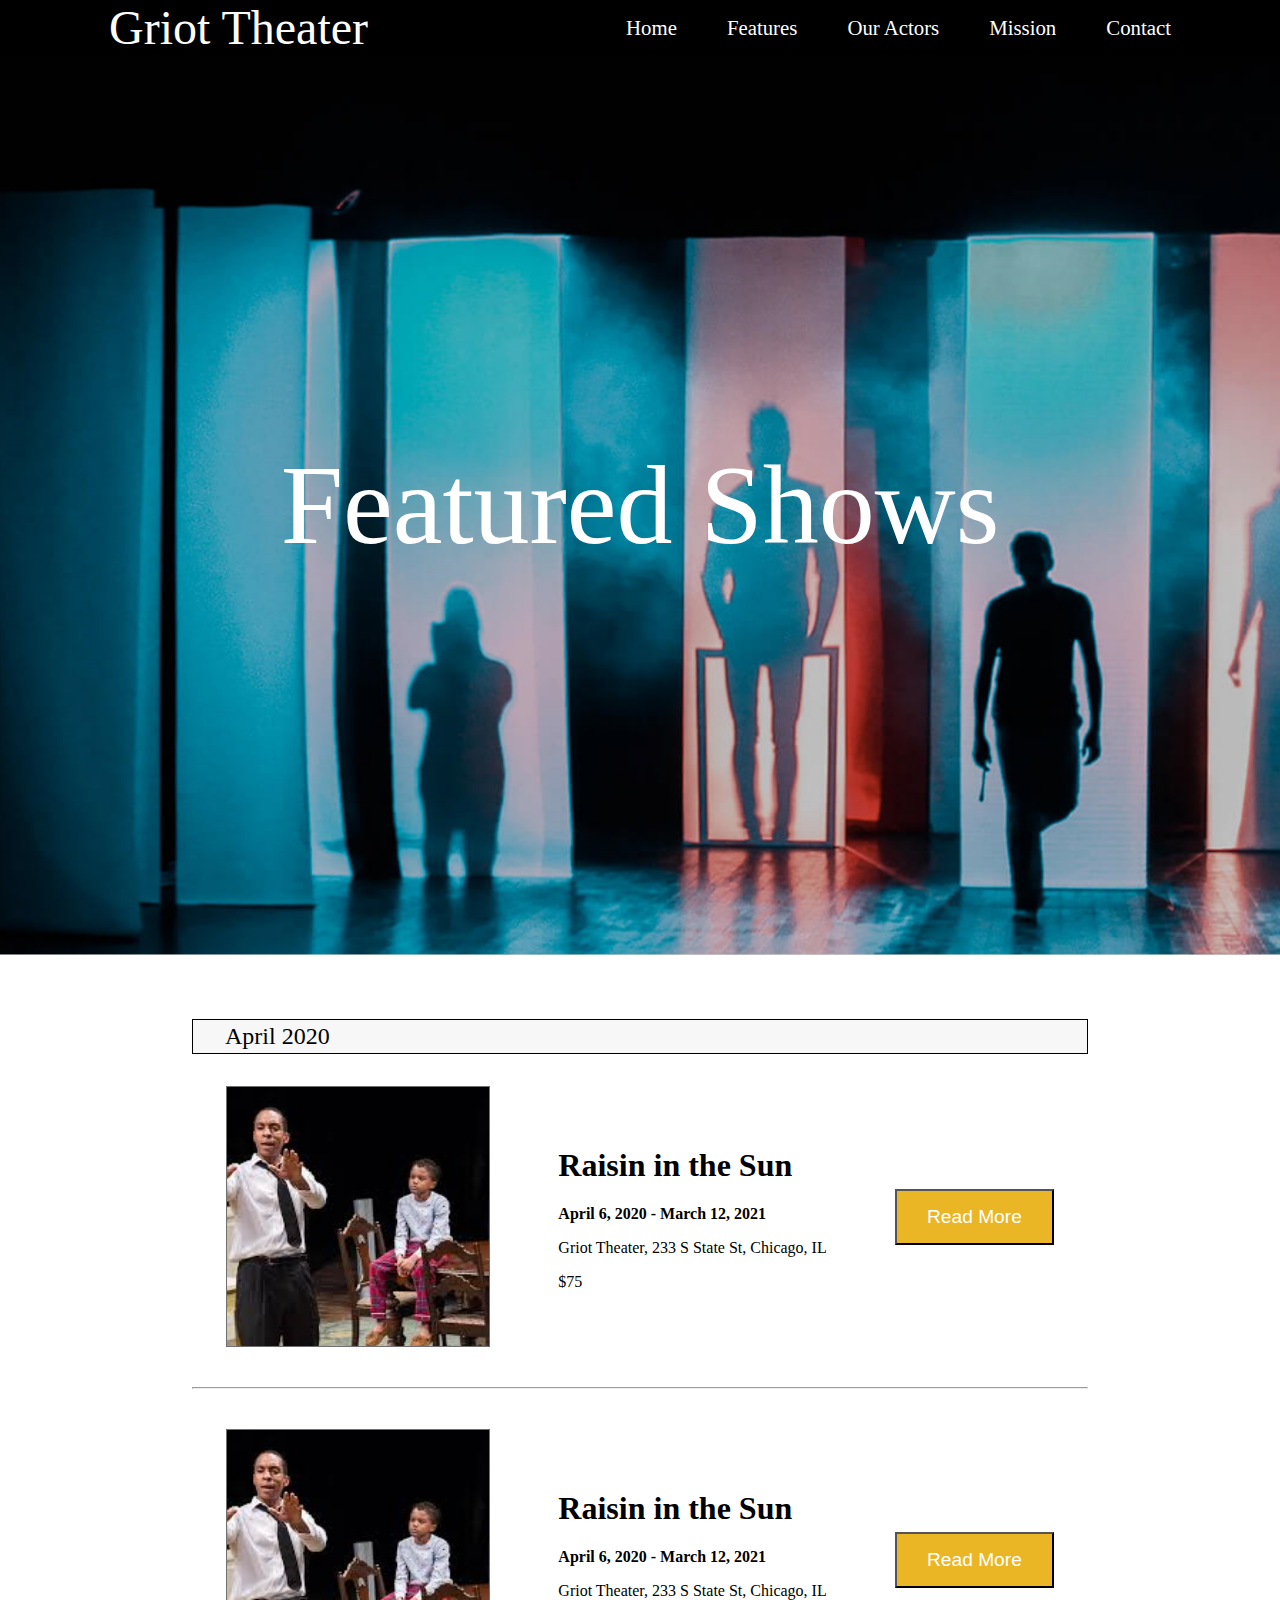
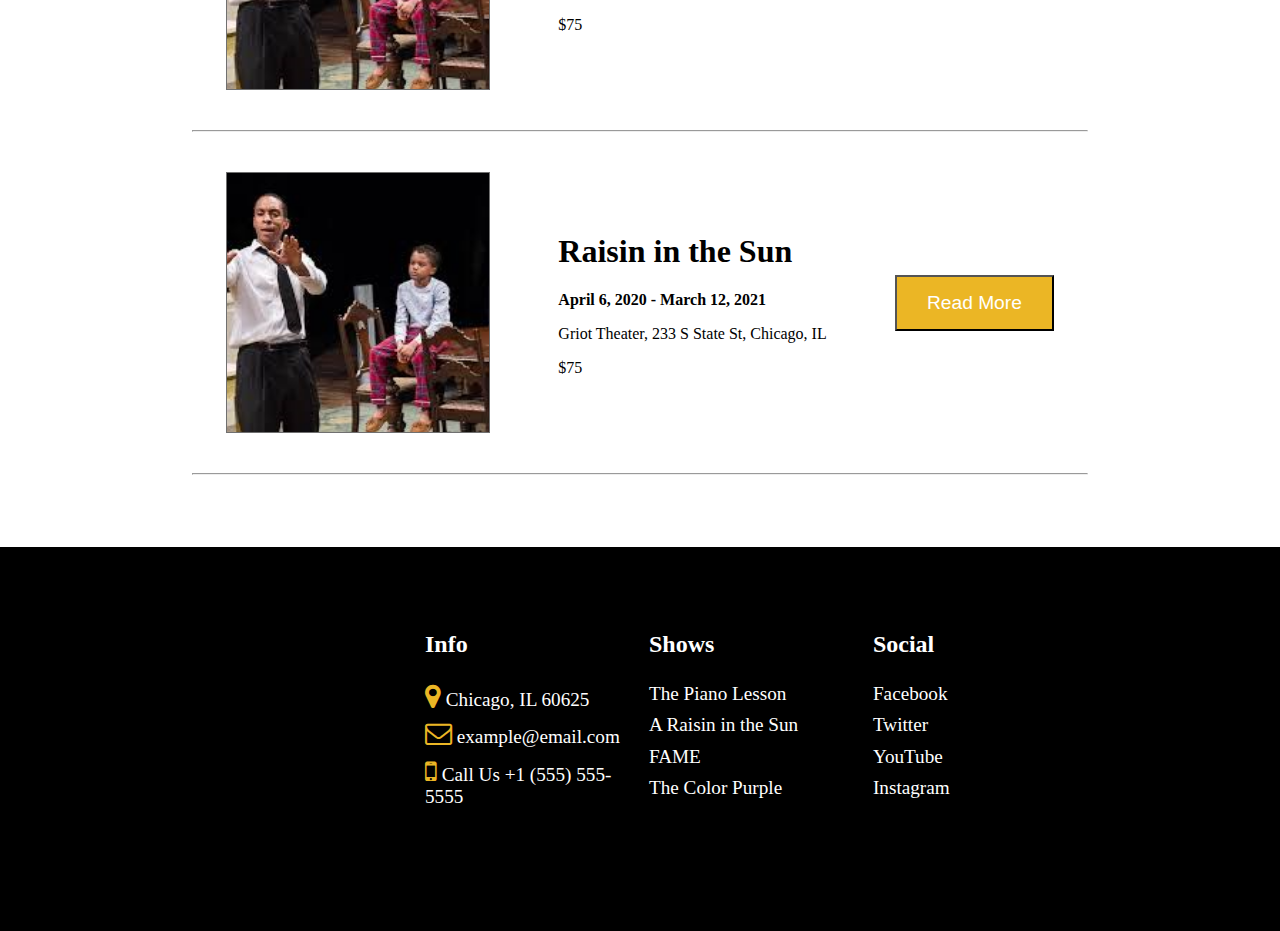
==== index-flexbox.html @ 53915786 "first commit - finished" ====
<!DOCTYPE html>
<html lang="en">
    <head>
        <meta charset="UTF-8">
        <meta http-equiv="X-UA-Compatible" content="IE=edge">
        <meta name="viewport" content="width=device-width, initial-scale=1.0">
        <title>Griot Theater</title>
        <link rel="stylesheet" href="https://cdnjs.cloudflare.com/ajax/libs/font-awesome/4.7.0/css/font-awesome.min.css">
        <link rel="stylesheet" href="./static/css/main-flexbox.css">

    </head>
    <body>
        <header class="dark-background">

            <!-- <div class="navigation-bar"> -->
            <div class="flex align-items-center flex-space-around">
                <div id="logo">Griot Theater</div>
                <nav>
                    <!-- <ul class="navigation-links-container"> -->
                    <ul class="flex flex-col-gap">
                        <li><a href="#">Home</a></li>
                        <li><a href="#">Features</a></li>
                        <li><a href="#">Our Actors</a></li>
                        <li><a href="#">Mission</a></li>
                        <li><a href="#">Contact</a></li>
                    </ul>
                </nav>
            </div>

        </header>

        <main>

            <div id="hero" class="flex flex-justify-center align-items-center">
                <div class="font-large text-white">Featured Shows</div>
            </div>

            <div class="container spacing-y">
                <div class="articles-header">April 2020</div>

                <section>
                    <article>
                        <div class="flex align-items-center flex-space-around">
                            <img src="./static/images/a-raisin-in-the-sun-theater-1.png" alt="Raisin in the Sun" />
                            <div class="showtime-content">
                                <h1>Raisin in the Sun</h1>
                                <p>
                                    <strong>April 6, 2020 - March 12, 2021</strong>
                                </p>
                                <p>Griot Theater, 233 S State St, Chicago, IL</p>
                                <p>$75</p>
                            </div>
                            <button class="text-white">
                                Read More
                            </button>
                        </div>
                    </article>
                    <hr>
                </section>
                <section>
                    <article>
                        <div class="flex align-items-center flex-space-around">
                            <img src="./static/images/a-raisin-in-the-sun-theater-1.png" alt="Raisin in the Sun" />
                            <div class="showtime-content">
                                <h1>Raisin in the Sun</h1>
                                <p>
                                    <strong>April 6, 2020 - March 12, 2021</strong>
                                </p>
                                <p>Griot Theater, 233 S State St, Chicago, IL</p>
                                <p>$75</p>
                            </div>
                            <button class="text-white">
                                Read More
                            </button>
                        </div>
                    </article>
                    <hr>
                </section>
                <section>
                    <article>
                        <div class="flex align-items-center flex-space-around">
                            <img src="./static/images/a-raisin-in-the-sun-theater-1.png" alt="Raisin in the Sun" />
                            <div class="showtime-content">
                                <h1>Raisin in the Sun</h1>
                                <p>
                                    <strong>April 6, 2020 - March 12, 2021</strong>
                                </p>
                                <p>Griot Theater, 233 S State St, Chicago, IL</p>
                                <p>$75</p>
                            </div>
                            <button class="text-white">
                                Read More
                            </button>
                        </div>
                    </article>
                    <hr>
                </section>

            </div>

        </main>

        <footer class="dark-background">
            <div class="container spacing-y">
                <div class="flex full-width">
                    <div class="col">
                        <iframe width="100%" height="250" frameborder="0" scrolling="no" marginheight="0" marginwidth="0" src="https://www.openstreetmap.org/export/embed.html?bbox=-97.27088928222658%2C32.552601080106484%2C-96.36451721191406%2C33.08406270572402&amp;layer=mapnik" style="border: 1px solid black"></iframe>
                    </div>
                    <div class="col">
                        <h2>Info</h2>
                        <div class="footer-content">
                            <div>
                                <i class="fa fa-map-marker"></i>
                                Chicago, IL 60625
                            </div>
                            <div>
                                <i class="fa fa-envelope-o" aria-hidden="true"></i>
                                example@email.com
                            </div>
                            <div>
                                <i class="fa fa-mobile" aria-hidden="true"></i>
                                Call Us +1 (555) 555-5555
                            </div>
                        </div>
                    </div>
                    <div class="col">
                        <h2>Shows</h2>
                        <div class="footer-content">
                            <div>The Piano Lesson</div>
                            <div>A Raisin in the Sun</div>
                            <div>FAME</div>
                            <div>The
                                Color Purple</div>
                        </div>
                    </div>
                    <div class="col">
                        <h2>Social</h2>
                        <div class="footer-content">
                            <div>Facebook</div>
                            <div>Twitter</div>
                            <div>YouTube</div>
                            <div>Instagram</div>
                        </div>
                    </div>
                </div>
            </div>
        </footer>

    </body>
</html>
---- static/css/main-flexbox.css ----
body {
    margin: 0;
}

.flex {
    display: flex;
}

.align-items-center {
    align-items: center;
}

.flex-space-around {
    justify-content: space-around;
}

.flex-space-between {
    justify-content: space-between;
}

.flex-justify-center {
    justify-content: center;
}

.flex-col-gap {
    column-gap: 50px;
}

ul {
   /* list-style-type: none; */
   margin: 0;
}

.dark-background {
    background-color: #000;
    color: #fff;
}

/* DON'T REPEAT YOURSELF */

nav ul li {
    display: block;
}

header nav a {
    color: #fff;
    font-size: 1.3rem;
    text-decoration: none;
}

header nav a:hover {
    color: #ccc;
}

#logo {
    font-size: 3rem;
}

#hero {
    background: url(../images/theater-image-background.png);
    background-size: cover;
    height: 100vh;
}

.font-large {
    font-size: 7rem;
}

.text-white {
    color: #fff;
}

.col {
    width: 25%;
    padding: 0 1%;
}

.container {
    margin: 0 15%;
}

.footer-content {
    font-size: 1.2rem;
}

.footer-content div {
    padding: .3rem 0;
}

.footer-content i {
    font-size: 1.7rem;
    color: #ebb625;
}

.spacing-y {
    padding: 4rem 0;
}

main section {
    padding: 2rem 0 0 0;
}

section article {
    padding-bottom: 2rem;
}

.articles-header {
    font-size: 1.5rem;
    background-color: #f7f7f7;
    border: 1px solid black;
    padding: 3px 2rem;
}

section article button {
     background-color: #ebb625;
     padding: 15px 30px;
     font-size: 1.2rem;
}

/* .full-width {

} */

/* .navigation-bar {
    display: flex;
    align-items: center;
    justify-content: space-around;
}

.navigation-links-container {
    display: flex;
    column-gap: 50px;
} */
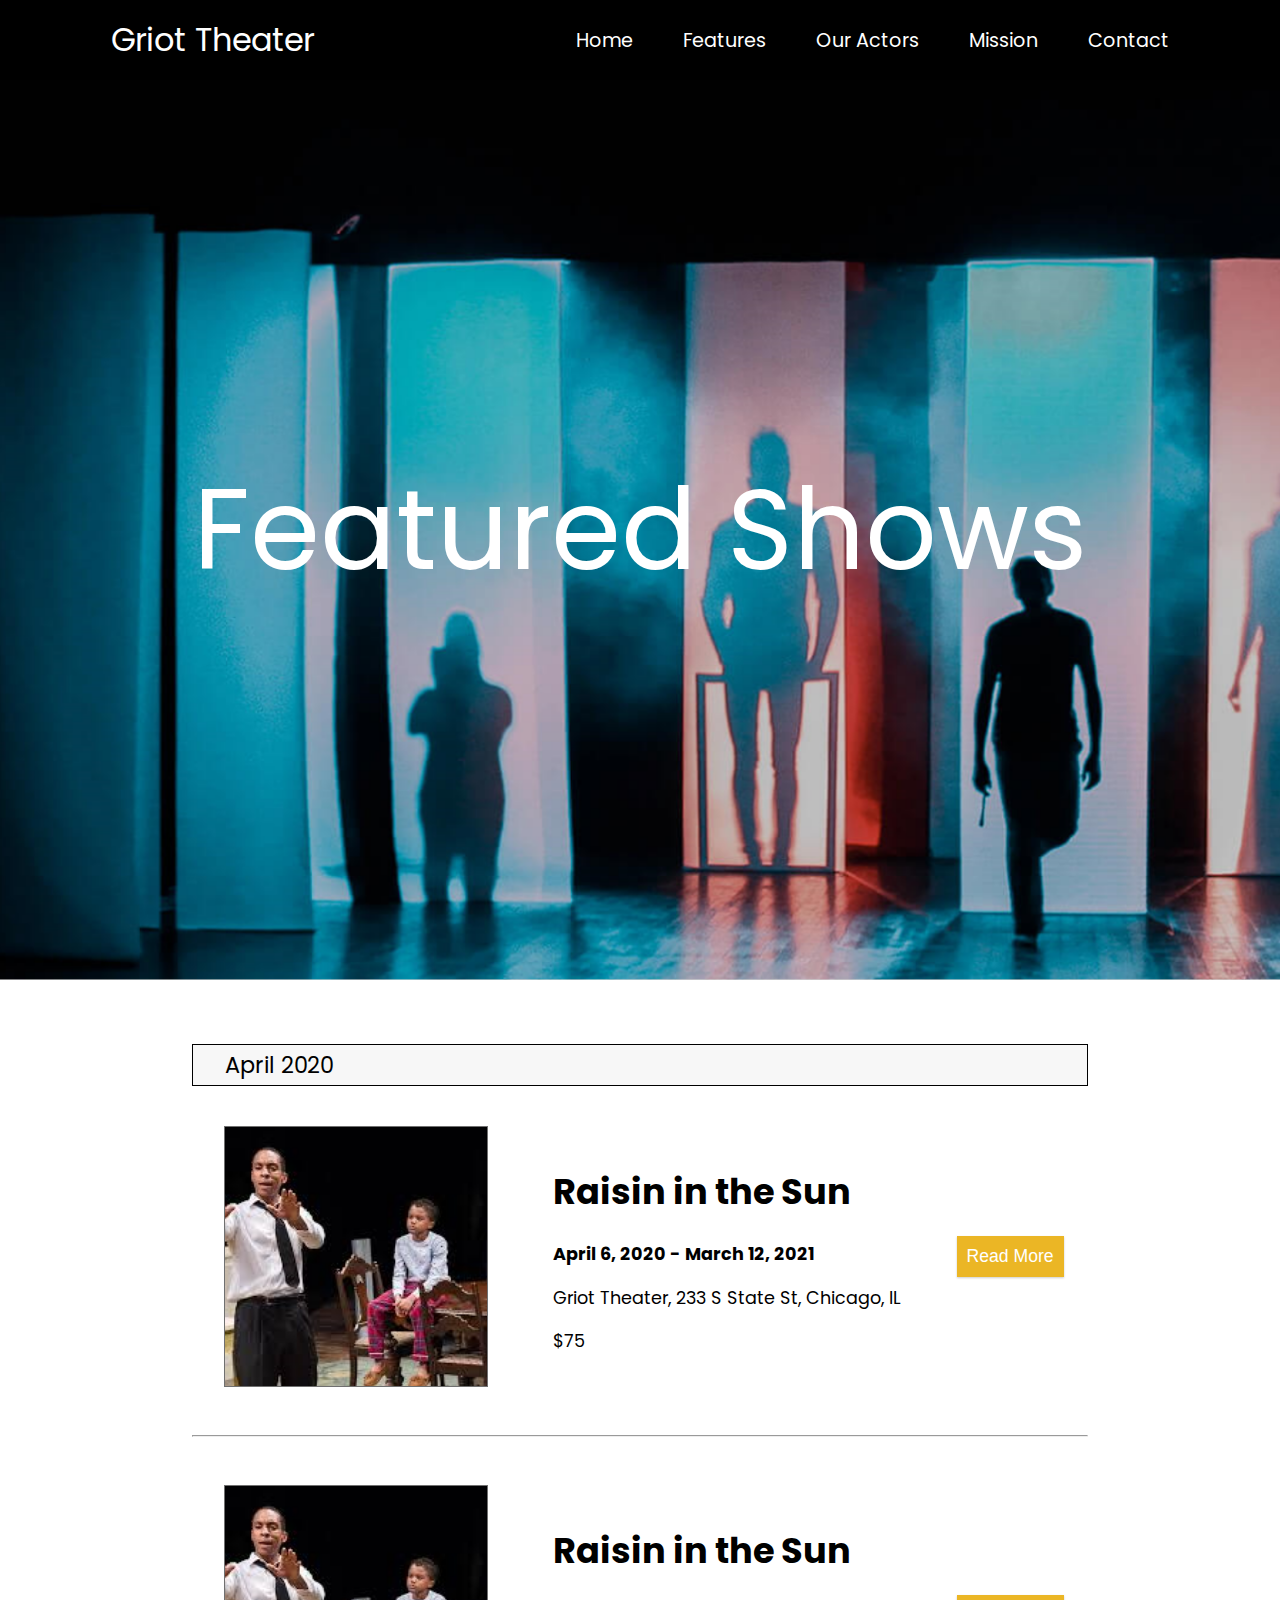
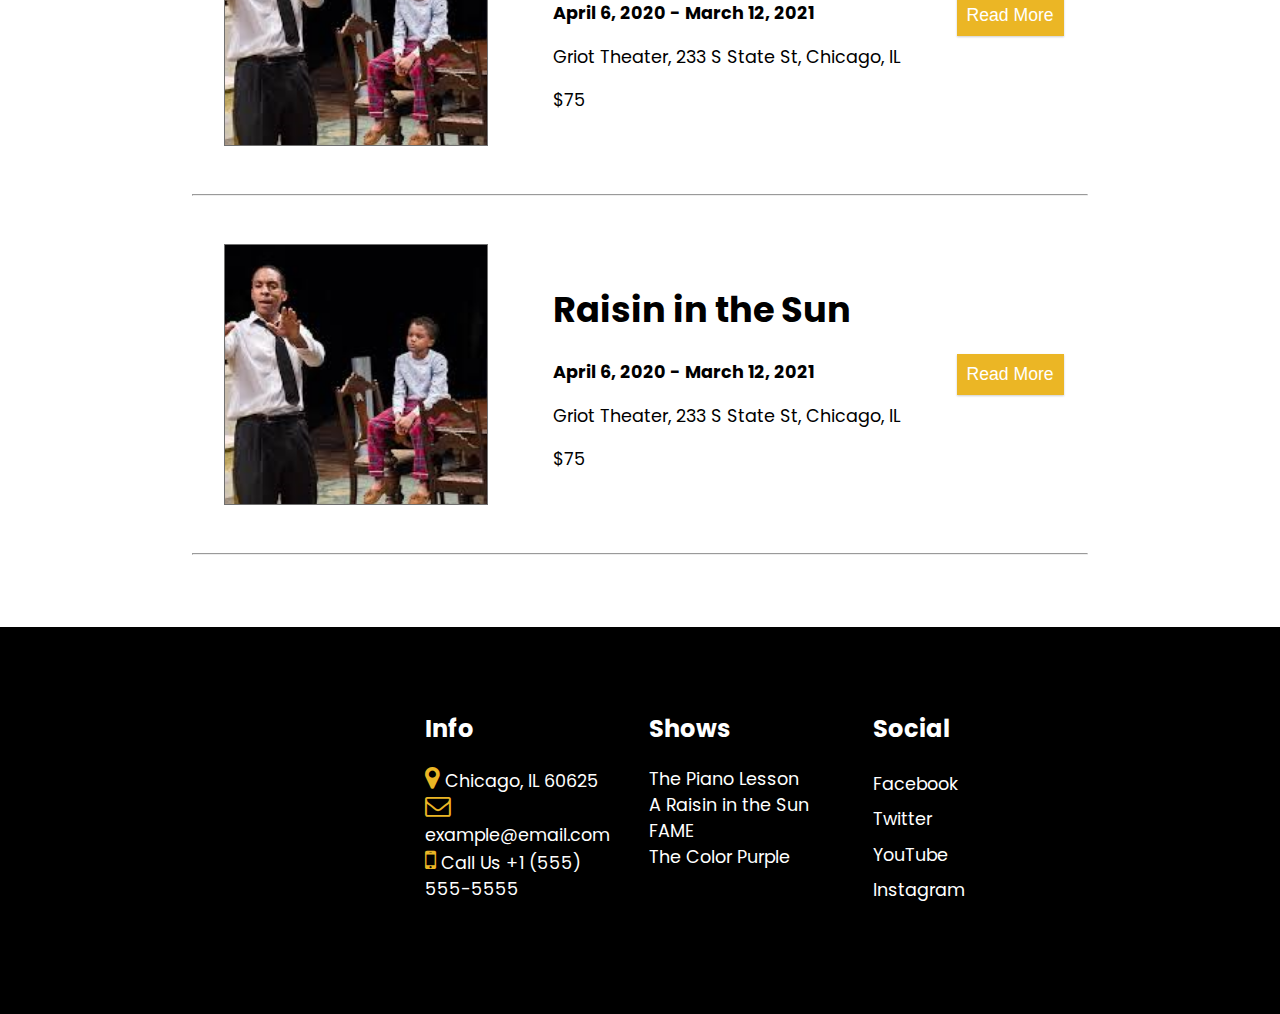
==== commit c8dded7d: "newest changes" ====
--- a/index-flexbox.html
+++ b/index-flexbox.html
@@ -13,7 +13,7 @@
         <header class="dark-background">
 
             <!-- <div class="navigation-bar"> -->
-            <div class="flex align-items-center flex-space-around">
+            <div id="menu" class="flex align-items-center flex-space-around">
                 <div id="logo">Griot Theater</div>
                 <nav>
                     <!-- <ul class="navigation-links-container"> -->
@@ -27,12 +27,30 @@
                 </nav>
             </div>
 
+            <!-- mobile menu -->
+            <div onclick="handleMobileMenu()" id="mobile-menu" class="flex align-items-center flex-space-around">
+                <div id="logo">Griot Theater</div>
+                <div id="mobile-menu-icon">
+                    <div class="top"></div>
+                    <div class="middle"></div>
+                    <div class="bottom"></div>
+                </div>
+            </div>
+            <div id="mobile-menu-links">
+                <a href="index-flexbox.html">Home</a>
+                <a href="features-flexbox.html">Features</a>
+                <a href="actors-flexbox.html">Actors</a>
+                <a href="mission-flexbox.html">Mission</a>
+                <a href="contact-flexbox.html">Contact</a>
+            </div>
+            <!-- mobile menu -->
+
         </header>
 
         <main>
 
             <div id="hero" class="flex flex-justify-center align-items-center">
-                <div class="font-large text-white">Featured Shows</div>
+                <div class="font-large text-white hero-header">Featured Shows</div>
             </div>
 
             <div class="container spacing-y">
@@ -50,7 +68,7 @@
                                 <p>Griot Theater, 233 S State St, Chicago, IL</p>
                                 <p>$75</p>
                             </div>
-                            <button class="text-white">
+                            <button>
                                 Read More
                             </button>
                         </div>
@@ -69,7 +87,7 @@
                                 <p>Griot Theater, 233 S State St, Chicago, IL</p>
                                 <p>$75</p>
                             </div>
-                            <button class="text-white">
+                            <button>
                                 Read More
                             </button>
                         </div>
@@ -88,7 +106,7 @@
                                 <p>Griot Theater, 233 S State St, Chicago, IL</p>
                                 <p>$75</p>
                             </div>
-                            <button class="text-white">
+                            <button>
                                 Read More
                             </button>
                         </div>
@@ -103,29 +121,29 @@
         <footer class="dark-background">
             <div class="container spacing-y">
                 <div class="flex full-width">
-                    <div class="col">
+                    <div class="col maps-image">
                         <iframe width="100%" height="250" frameborder="0" scrolling="no" marginheight="0" marginwidth="0" src="https://www.openstreetmap.org/export/embed.html?bbox=-97.27088928222658%2C32.552601080106484%2C-96.36451721191406%2C33.08406270572402&amp;layer=mapnik" style="border: 1px solid black"></iframe>
                     </div>
                     <div class="col">
                         <h2>Info</h2>
-                        <div class="footer-content">
+                        <div class="footer-content  flex flex-col">
                             <div>
                                 <i class="fa fa-map-marker"></i>
-                                Chicago, IL 60625
+                                <a target="_blank" href="https://www.google.com/maps/@41.6222187,-87.5692032,14z">Chicago, IL 60625</a>
                             </div>
                             <div>
                                 <i class="fa fa-envelope-o" aria-hidden="true"></i>
-                                example@email.com
+                                <a target="_blank" href="mailto:example@email.com">example@email.com</a>
                             </div>
                             <div>
                                 <i class="fa fa-mobile" aria-hidden="true"></i>
-                                Call Us +1 (555) 555-5555
+                                Call Us <a target="_blank" href="tel:+1-555-555-5555">+1 (555) 555-5555</a>
                             </div>
                         </div>
                     </div>
                     <div class="col">
                         <h2>Shows</h2>
-                        <div class="footer-content">
+                        <div class="footer-content flex flex-col">
                             <div>The Piano Lesson</div>
                             <div>A Raisin in the Sun</div>
                             <div>FAME</div>
@@ -135,16 +153,18 @@
                     </div>
                     <div class="col">
                         <h2>Social</h2>
-                        <div class="footer-content">
-                            <div>Facebook</div>
-                            <div>Twitter</div>
-                            <div>YouTube</div>
-                            <div>Instagram</div>
+                        <div class="footer-content social  flex flex-col">
+                            <a target="_blank" href="https://facebook.com">Facebook</a>
+                            <a target="_blank" href="https://twitter.com">Twitter</a>
+                            <a target="_blank" href="https://youtube.com">YouTube</a>
+                            <a target="_blank" href="https://instagram.com">Instagram</a>
                         </div>
                     </div>
                 </div>
             </div>
         </footer>
 
+        <script src="./static/js/main.js"></script>
+
     </body>
 </html>--- a/static/css/main-flexbox.css
+++ b/static/css/main-flexbox.css
@@ -1,5 +1,8 @@
+@import url('https://fonts.googleapis.com/css2?family=Poppins:wght@100;200;300;400;500;600;700&display=swap');
+
 body {
     margin: 0;
+    font-family: 'Poppins', sans-serif;
 }
 
 .flex {
@@ -27,8 +30,8 @@
 }
 
 ul {
-   /* list-style-type: none; */
-   margin: 0;
+    /* list-style-type: none; */
+    margin: 0;
 }
 
 .dark-background {
@@ -44,7 +47,7 @@
 
 header nav a {
     color: #fff;
-    font-size: 1.3rem;
+    font-size: 1.2rem;
     text-decoration: none;
 }
 
@@ -53,7 +56,7 @@
 }
 
 #logo {
-    font-size: 3rem;
+    font-size: 2rem;
 }
 
 #hero {
@@ -70,6 +73,10 @@
     color: #fff;
 }
 
+.text-dark {
+    color: #000;
+}
+
 .col {
     width: 25%;
     padding: 0 1%;
@@ -80,15 +87,29 @@
 }
 
 .footer-content {
-    font-size: 1.2rem;
-}
-
-.footer-content div {
+    font-size: 1.1rem;
+}
+
+.flex-col {
+    flex-direction: column;
+}
+
+
+.footer-content a {
+    transition: 0.5s;
+    display: block;
     padding: .3rem 0;
+    color: #fff;
+    text-decoration: none;
+    display: inline;
+}
+
+.footer-content a:hover {
+    color: #ccc;
 }
 
 .footer-content i {
-    font-size: 1.7rem;
+    font-size: 1.6rem;
     color: #ebb625;
 }
 
@@ -105,29 +126,154 @@
 }
 
 .articles-header {
-    font-size: 1.5rem;
+    font-size: 1.4rem;
     background-color: #f7f7f7;
     border: 1px solid black;
     padding: 3px 2rem;
 }
 
 section article button {
-     background-color: #ebb625;
-     padding: 15px 30px;
-     font-size: 1.2rem;
-}
-
-/* .full-width {
-
-} */
-
-/* .navigation-bar {
+    background-color: #ebb625;
+    color: #fff;
+    /* transition-duration: 0.5s; */
+    border: 2px solid #ebb625;
+    padding: 15px 30px;
+    font-size: 1.1rem;
+    cursor: pointer;
+    transition: all 0.5s;
+    box-shadow: 0 1px 2px 0 rgba(0, 0, 0, 0.2);
+}
+
+section article button:hover {
+    color: #ebb625;
+    background-color: #fff;
+    box-shadow: 2px 2px 3px 0 rgba(0, 0, 0, 0.2);
+    /* border: 2px solid #ebb625; */
+    /* padding: 15px 30px; */
+    /* font-size: 1.2rem; */
+    /* cursor: pointer; */
+}
+
+#menu, #mobile-menu {
+    padding: 1rem 0;
+}
+
+/* mobile menu */
+#mobile-menu {
+    cursor: pointer;
+}
+
+#mobile-menu-icon>div {
+    width: 35px;
+    height: 5px;
+    background-color: #fff;
+    margin: 6px 0;
+    transition: 0.5s;
+}
+
+.change #mobile-menu-icon>.top {
+    transform: rotate(-45deg) translate(-9px, 6px);
+}
+
+.change #mobile-menu-icon>.middle {
+    opacity: 0;
+}
+
+.change #mobile-menu-icon>.bottom {
+    transform: rotate(45deg) translate(-9px, -8px);
+}
+
+#mobile-menu-links {
     display: flex;
-    align-items: center;
-    justify-content: space-around;
-}
-
-.navigation-links-container {
-    display: flex;
-    column-gap: 50px;
-} */+    flex-direction: column;
+    text-align: center;
+    font-size: 1.1rem;
+    display: none;
+    /* height: 0rem; */
+    /* transition: 0.5s max-height ease-in-out; */
+}
+
+#mobile-menu-links a {
+    background-color: #363636;
+    padding: 1rem 0;
+    /* border: 3px solid #ccc; */
+    color: #fff;
+    text-decoration: none;
+    border-bottom: 1px solid #000;
+    transition: 0.5s;
+}
+
+#mobile-menu-links a:hover {
+    background-color: #ccc;
+    /* padding: 1rem 0; */
+    /* border: 3px solid #ccc; */
+    color: #000;
+    /* text-decoration: none; */
+    border: 1px solid #000;
+}
+
+.showtime-content {
+    font-size: 1.1rem;
+}
+
+/* mobile menu */
+
+/* small screens */
+@media (max-width: 991px) {
+    #menu {
+        display: none;
+    }
+
+    #mobile-menu {
+        display: flex;
+    }
+
+    section>article>div>* {
+        width: 100%;
+        /* width: 24rem; */
+    }
+
+    section>article>div, footer>.container>div {
+        flex-direction: column;
+    }
+
+    footer>.container>div {
+        flex-direction: column-reverse;
+    }
+
+    footer>.container>div.flex>.col {
+        margin: 2rem auto;
+        width: 100%;
+        text-align: center;
+    }
+
+    .maps-image {
+        display: none;
+    }
+
+    #hero>.hero-header {
+        font-size: 3.5rem;
+        border: 4px solid #fff;
+        padding: 5px 20px;
+    }
+
+}
+
+/* regular screens */
+@media (min-width: 992px) {
+    #menu {
+        display: flex;
+    }
+
+    #mobile-menu {
+        display: none;
+    }
+
+    section>article>div>* {
+        padding: .5rem;
+    }
+
+    section>article>div {
+        flex-wrap: wrap;
+    }
+}